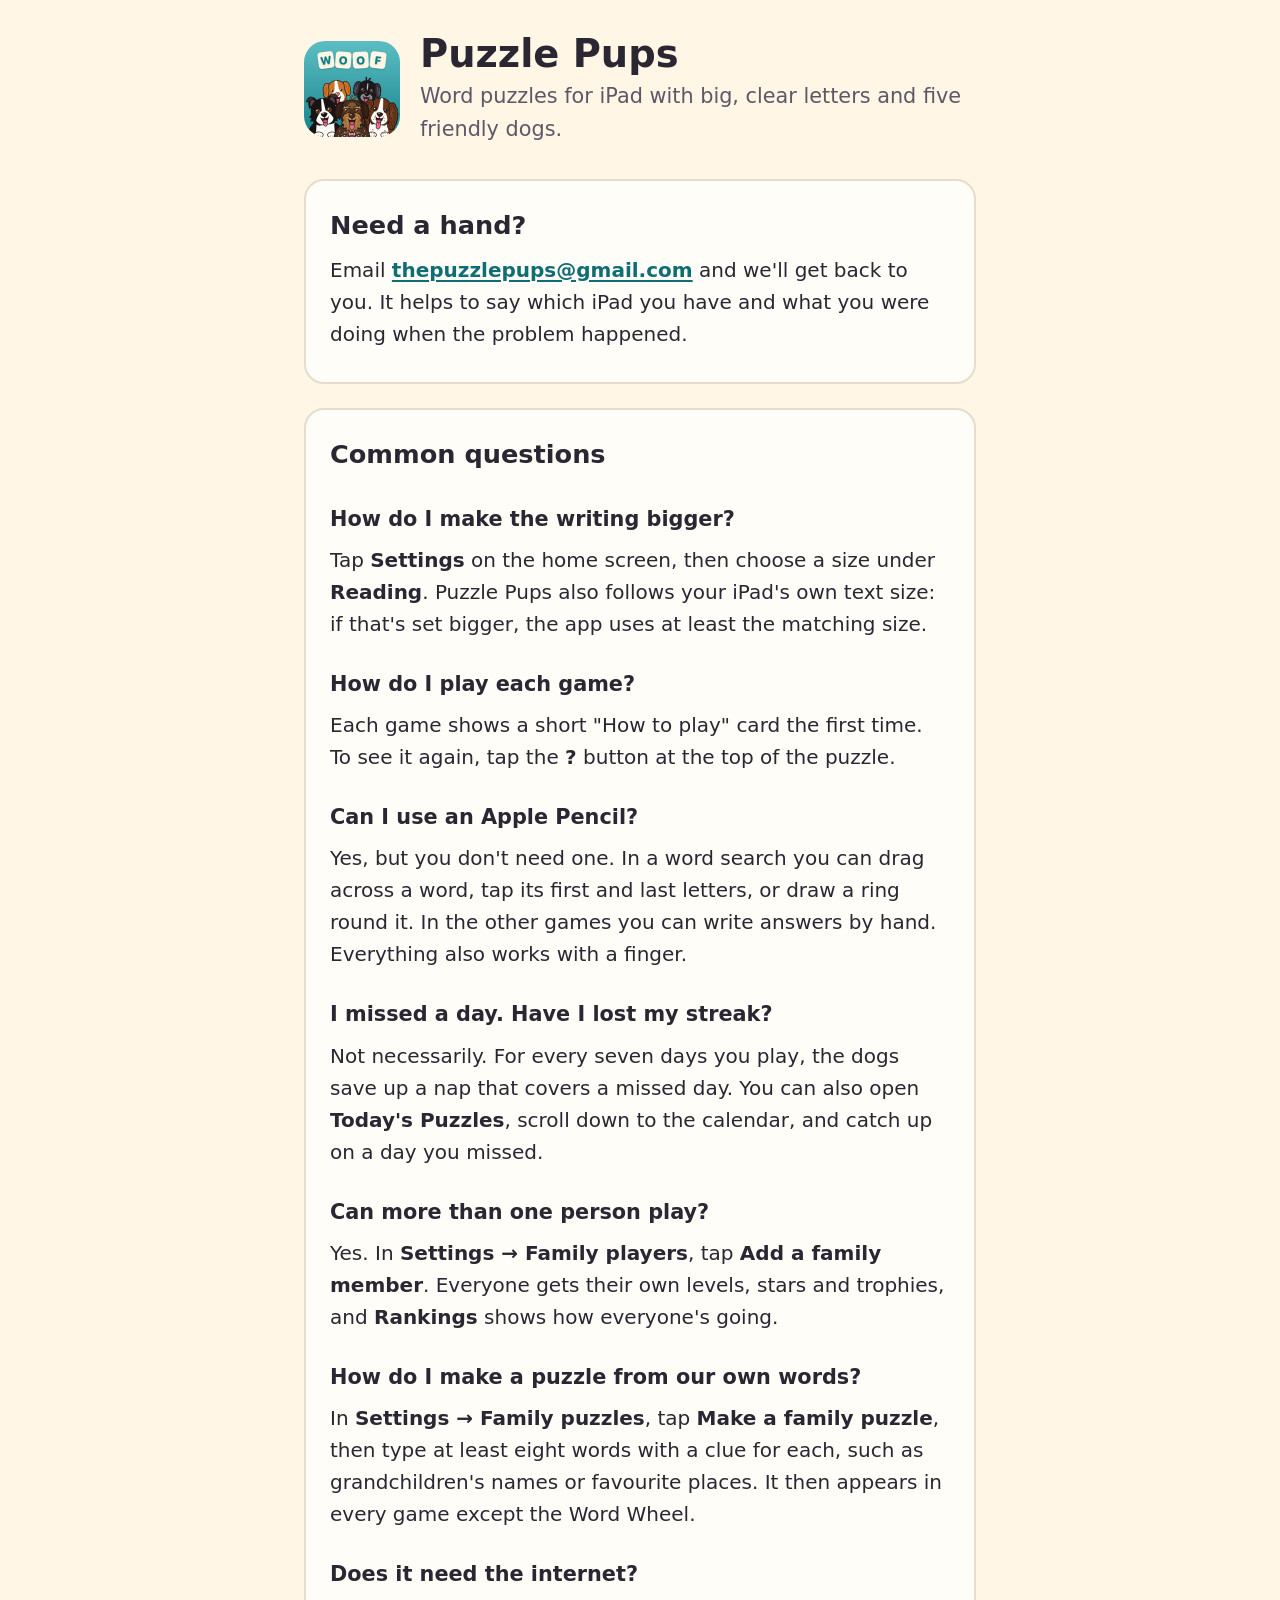
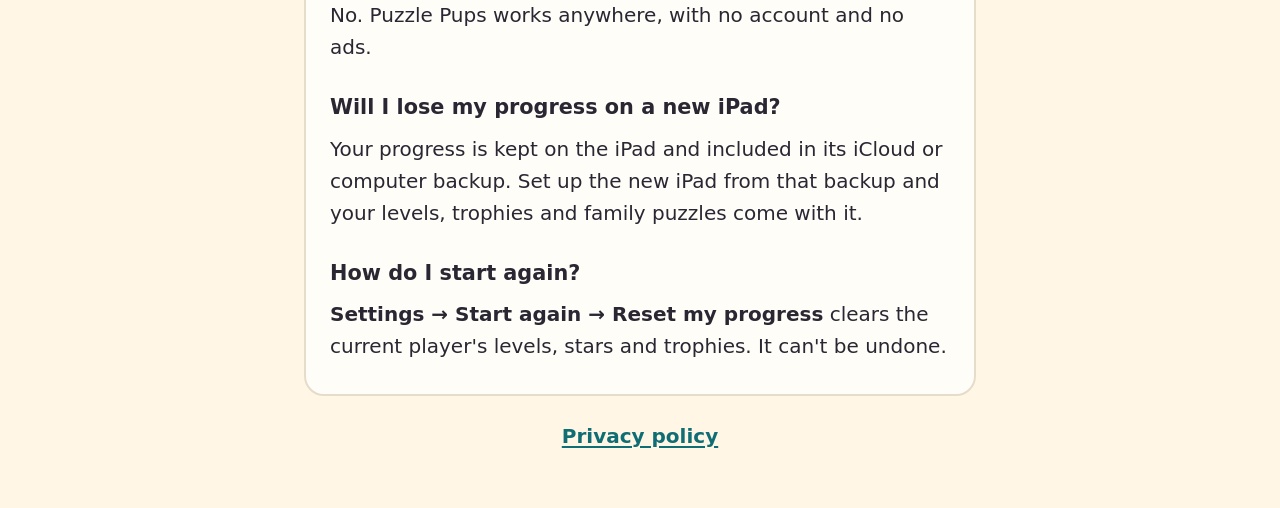
==== index.html @ 2a877c3c "Add the Puzzle Pups help and privacy pages Co-Authored-By: Claude Opus 5.5 <noreply@anthropic.com>" ====
<!doctype html>
<html lang="en-AU">
<head>
<meta charset="utf-8">
<meta name="viewport" content="width=device-width, initial-scale=1">
<title>Puzzle Pups help</title>
<meta name="description" content="Help and support for Puzzle Pups, word puzzles for iPad with five friendly dogs.">
<link rel="stylesheet" href="style.css">
</head>
<body>
<main>
  <header>
    <img src="icon.png" alt="" width="96" height="96">
    <div>
      <h1>Puzzle Pups</h1>
      <p class="lead">Word puzzles for iPad with big, clear letters and five friendly dogs.</p>
    </div>
  </header>

  <section class="contact">
    <h2>Need a hand?</h2>
    <p>Email <a href="mailto:thepuzzlepups@gmail.com">thepuzzlepups@gmail.com</a> and we'll get back to you.
      It helps to say which iPad you have and what you were doing when the problem happened.</p>
  </section>

  <section>
    <h2>Common questions</h2>

    <h3>How do I make the writing bigger?</h3>
    <p>Tap <b>Settings</b> on the home screen, then choose a size under <b>Reading</b>.
      Puzzle Pups also follows your iPad's own text size: if that's set bigger, the app uses
      at least the matching size.</p>

    <h3>How do I play each game?</h3>
    <p>Each game shows a short "How to play" card the first time. To see it again, tap the
      <b>?</b> button at the top of the puzzle.</p>

    <h3>Can I use an Apple Pencil?</h3>
    <p>Yes, but you don't need one. In a word search you can drag across a word, tap its first
      and last letters, or draw a ring round it. In the other games you can write answers by
      hand. Everything also works with a finger.</p>

    <h3>I missed a day. Have I lost my streak?</h3>
    <p>Not necessarily. For every seven days you play, the dogs save up a nap that covers a
      missed day. You can also open <b>Today's Puzzles</b>, scroll down to the calendar, and
      catch up on a day you missed.</p>

    <h3>Can more than one person play?</h3>
    <p>Yes. In <b>Settings → Family players</b>, tap <b>Add a family member</b>. Everyone gets
      their own levels, stars and trophies, and <b>Rankings</b> shows how everyone's going.</p>

    <h3>How do I make a puzzle from our own words?</h3>
    <p>In <b>Settings → Family puzzles</b>, tap <b>Make a family puzzle</b>, then type at
      least eight words with a clue for each, such as grandchildren's names or favourite
      places. It then appears in every game except the Word Wheel.</p>

    <h3>Does it need the internet?</h3>
    <p>No. Puzzle Pups works anywhere, with no account and no ads.</p>

    <h3>Will I lose my progress on a new iPad?</h3>
    <p>Your progress is kept on the iPad and included in its iCloud or computer backup. Set up
      the new iPad from that backup and your levels, trophies and family puzzles come with it.</p>

    <h3>How do I start again?</h3>
    <p><b>Settings → Start again → Reset my progress</b> clears the current player's levels,
      stars and trophies. It can't be undone.</p>
  </section>

  <footer>
    <p><a href="privacy.html">Privacy policy</a></p>
  </footer>
</main>
</body>
</html>
---- style.css ----
/* Puzzle Pups' own colours (PuzzlePups/UI/Palette.swift); always light, like the app. */
:root {
  --paper: #FFFDF8;
  --cream: #FFF6E6;
  --ink: #2A2733;
  --ink-soft: #5D5868;
  --line: #E6DCCB;
  --teal: #0F6E74; /* the app's teal, darkened for 5.9:1 contrast as link text */
}

* { box-sizing: border-box; }

body {
  margin: 0;
  background: var(--cream);
  color: var(--ink);
  font: 400 1.25rem/1.6 ui-rounded, "SF Pro Rounded", -apple-system, system-ui, sans-serif;
}

main {
  max-width: 44rem;
  margin: 0 auto;
  padding: 2rem 1rem 3rem;
}

header {
  display: flex;
  gap: 1.25rem;
  align-items: center;
  margin-bottom: 2rem;
}

header img { border-radius: 22%; flex: none; }

h1 { font-size: 2.4rem; line-height: 1.15; margin: 0; }
h2 { font-size: 1.6rem; margin: 2rem 0 0.5rem; }
h3 { font-size: 1.3rem; margin: 1.75rem 0 0.25rem; }
p { margin: 0.5rem 0; }
.lead { color: var(--ink-soft); font-size: 1.3rem; margin: 0.25rem 0 0; }

section {
  background: var(--paper);
  border: 2px solid var(--line);
  border-radius: 1.25rem;
  padding: 0.5rem 1.5rem 1.5rem;
  margin-bottom: 1.5rem;
}

section > h2:first-child, section > p:first-child { margin-top: 1rem; }

a { color: var(--teal); font-weight: 700; text-underline-offset: 0.15em; }

footer { text-align: center; }

@media (max-width: 30rem) {
  header { flex-direction: column; align-items: flex-start; }
  h1 { font-size: 2rem; }
  section { padding: 0.25rem 1rem 1.25rem; }
}
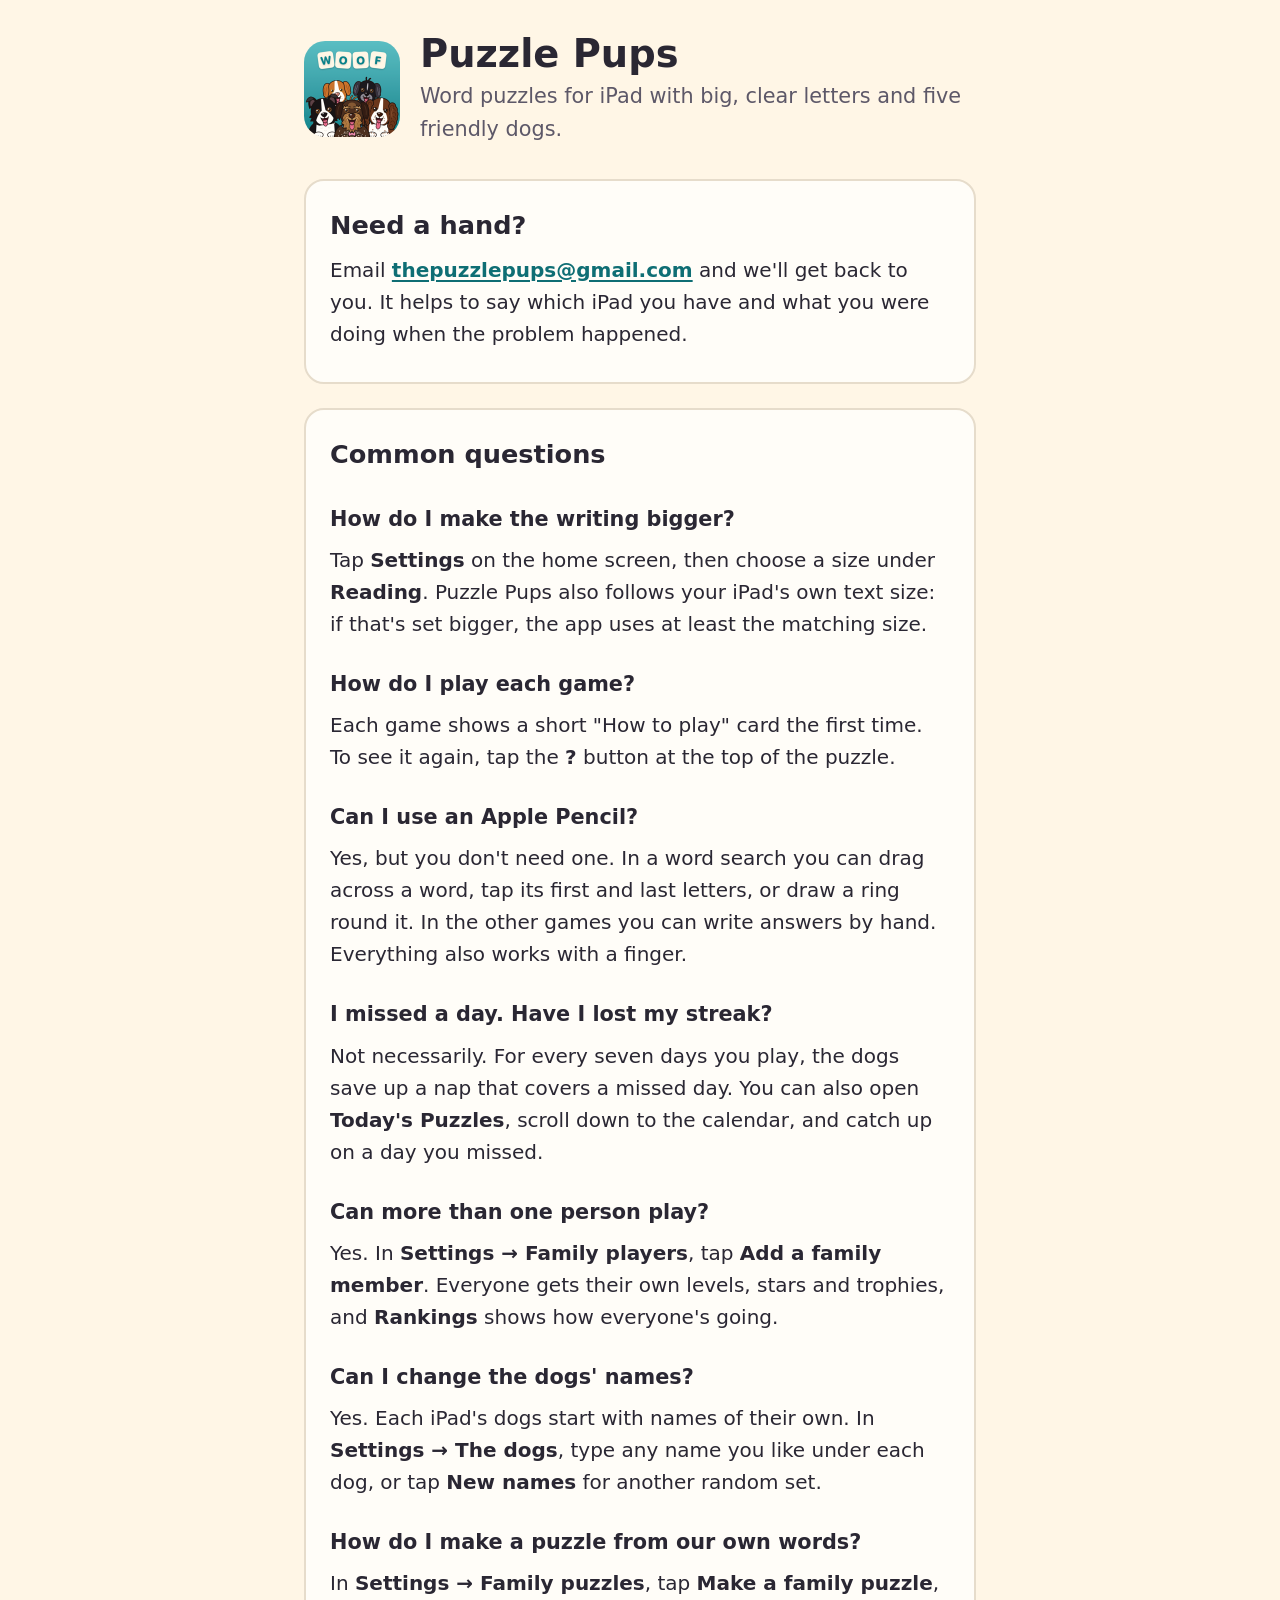
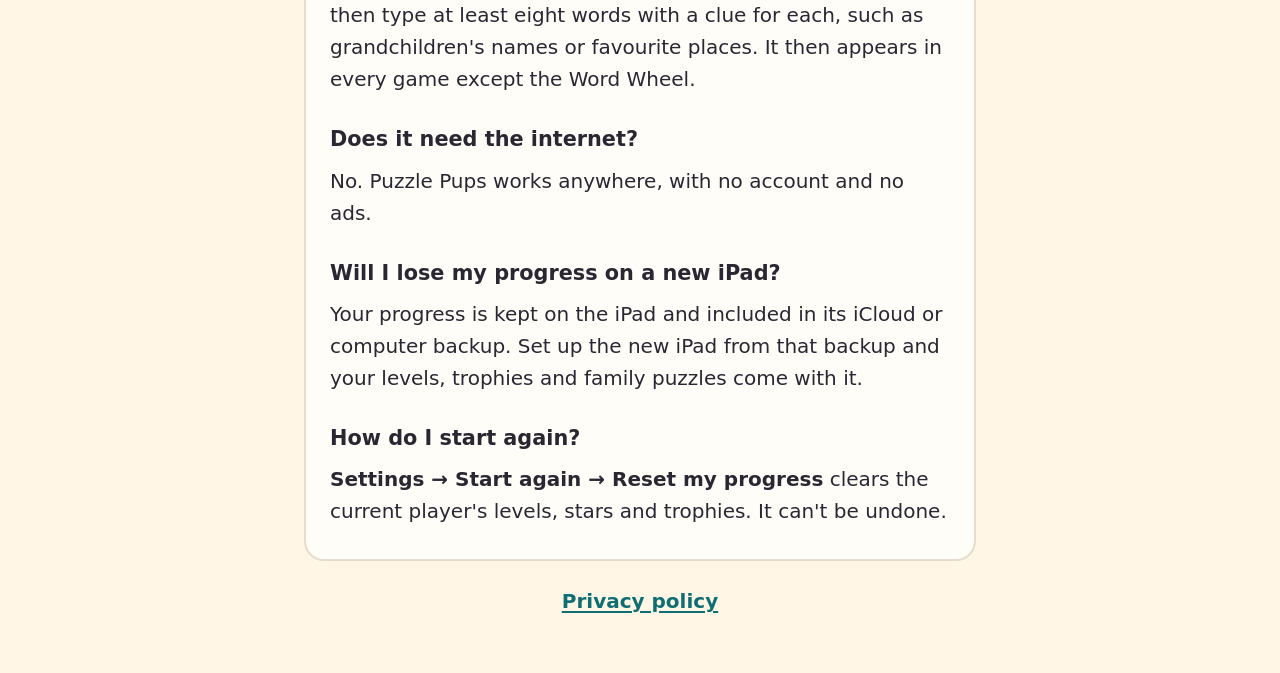
==== commit 52978cdf: "Add a question about the dogs' names Co-Authored-By: Claude Opus 5.5 <noreply@anthropic.com>" ====
--- a/index.html
+++ b/index.html
@@ -49,6 +49,10 @@
     <p>Yes. In <b>Settings → Family players</b>, tap <b>Add a family member</b>. Everyone gets
       their own levels, stars and trophies, and <b>Rankings</b> shows how everyone's going.</p>
 
+    <h3>Can I change the dogs' names?</h3>
+    <p>Yes. Each iPad's dogs start with names of their own. In <b>Settings → The dogs</b>,
+      type any name you like under each dog, or tap <b>New names</b> for another random set.</p>
+
     <h3>How do I make a puzzle from our own words?</h3>
     <p>In <b>Settings → Family puzzles</b>, tap <b>Make a family puzzle</b>, then type at
       least eight words with a clue for each, such as grandchildren's names or favourite
